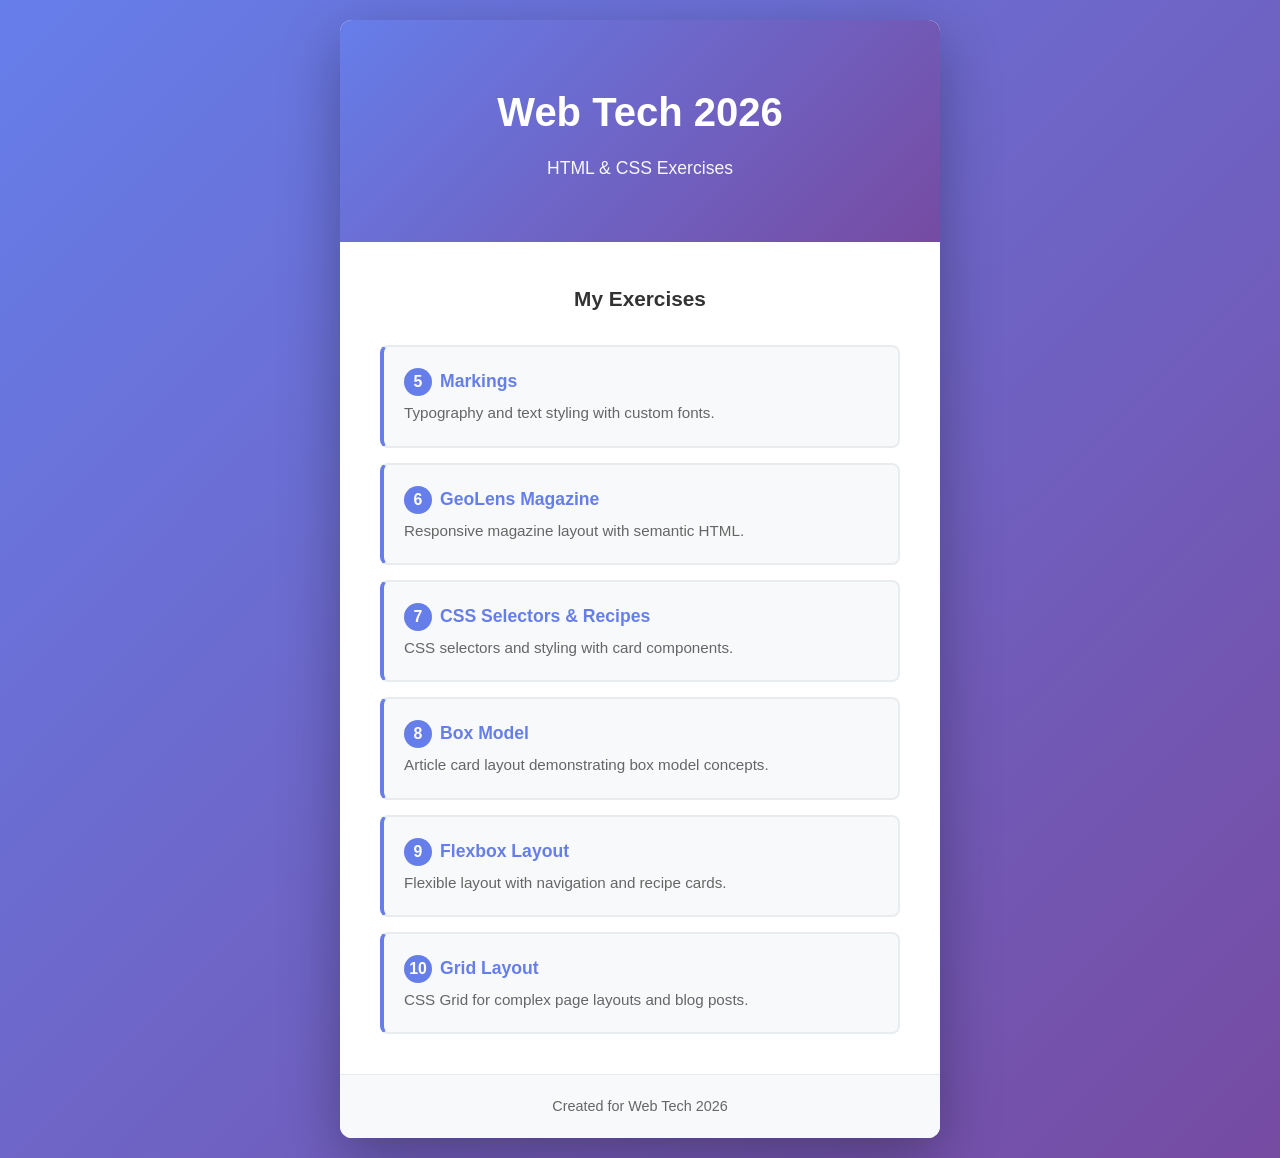
==== index.html @ 2ec0bbc8 "Add new HTML and CSS files for exercises 5 and 6, and remove old files" ====
<!doctype html>
<html lang="en">
  <head>
    <meta charset="UTF-8" />
    <meta name="viewport" content="width=device-width, initial-scale=1.0" />
    <title>Web Tech 2026 - Exercises</title>
    <style>
      * {
        margin: 0;
        padding: 0;
        box-sizing: border-box;
      }

      body {
        font-family:
          -apple-system, BlinkMacSystemFont, "Segoe UI", Roboto,
          "Helvetica Neue", Arial, sans-serif;
        line-height: 1.6;
        color: #333;
        background: linear-gradient(135deg, #667eea 0%, #764ba2 100%);
        min-height: 100vh;
        display: flex;
        align-items: center;
        justify-content: center;
        padding: 20px;
      }

      .container {
        background: white;
        border-radius: 12px;
        box-shadow: 0 20px 60px rgba(0, 0, 0, 0.3);
        max-width: 600px;
        width: 100%;
        overflow: hidden;
      }

      header {
        background: linear-gradient(135deg, #667eea 0%, #764ba2 100%);
        color: white;
        padding: 60px 40px;
        text-align: center;
      }

      h1 {
        font-size: 2.5em;
        margin-bottom: 10px;
        font-weight: 700;
      }

      .subtitle {
        font-size: 1.1em;
        opacity: 0.95;
      }

      main {
        padding: 40px;
      }

      h2 {
        font-size: 1.3em;
        margin-bottom: 30px;
        color: #333;
        text-align: center;
      }

      .exercises-grid {
        display: grid;
        grid-template-columns: 1fr;
        gap: 15px;
      }

      .exercise-card {
        display: block;
        padding: 20px;
        background: #f8f9fa;
        border: 2px solid #e9ecef;
        border-radius: 8px;
        text-decoration: none;
        color: #333;
        transition: all 0.3s ease;
        border-left: 4px solid #667eea;
      }

      .exercise-card:hover {
        background: #f0f1ff;
        border-color: #667eea;
        transform: translateX(5px);
        box-shadow: 0 4px 12px rgba(102, 126, 234, 0.2);
      }

      .exercise-card h3 {
        font-size: 1.1em;
        margin-bottom: 5px;
        color: #667eea;
      }

      .exercise-card p {
        font-size: 0.95em;
        color: #666;
      }

      .exercise-number {
        display: inline-block;
        background: #667eea;
        color: white;
        width: 28px;
        height: 28px;
        border-radius: 50%;
        text-align: center;
        line-height: 28px;
        font-size: 0.9em;
        font-weight: bold;
        margin-right: 8px;
      }

      footer {
        background: #f8f9fa;
        padding: 20px 40px;
        text-align: center;
        border-top: 1px solid #e9ecef;
        font-size: 0.9em;
        color: #666;
      }

      @media (max-width: 600px) {
        header {
          padding: 40px 30px;
        }

        h1 {
          font-size: 2em;
        }

        main {
          padding: 30px 20px;
        }

        footer {
          padding: 15px 20px;
        }
      }
    </style>
  </head>
  <body>
    <div class="container">
      <header>
        <h1>Web Tech 2026</h1>
        <p class="subtitle">HTML & CSS Exercises</p>
      </header>

      <main>
        <h2>My Exercises</h2>
        <div class="exercises-grid">
          <a href="ex5/markings.html" class="exercise-card">
            <h3><span class="exercise-number">5</span>Markings</h3>
            <p>Typography and text styling with custom fonts.</p>
          </a>

          <a href="ex6/magazine.html" class="exercise-card">
            <h3><span class="exercise-number">6</span>GeoLens Magazine</h3>
            <p>Responsive magazine layout with semantic HTML.</p>
          </a>

          <a href="ex7b/index.html" class="exercise-card">
            <h3>
              <span class="exercise-number">7</span>CSS Selectors & Recipes
            </h3>
            <p>CSS selectors and styling with card components.</p>
          </a>

          <a href="ex8/boxmodel.html" class="exercise-card">
            <h3><span class="exercise-number">8</span>Box Model</h3>
            <p>Article card layout demonstrating box model concepts.</p>
          </a>

          <a href="ex9/index.html" class="exercise-card">
            <h3><span class="exercise-number">9</span>Flexbox Layout</h3>
            <p>Flexible layout with navigation and recipe cards.</p>
          </a>

          <a href="ex10/index.html" class="exercise-card">
            <h3><span class="exercise-number">10</span>Grid Layout</h3>
            <p>CSS Grid for complex page layouts and blog posts.</p>
          </a>
        </div>
      </main>

      <footer>
        <p>Created for Web Tech 2026</p>
      </footer>
    </div>
  </body>
</html>
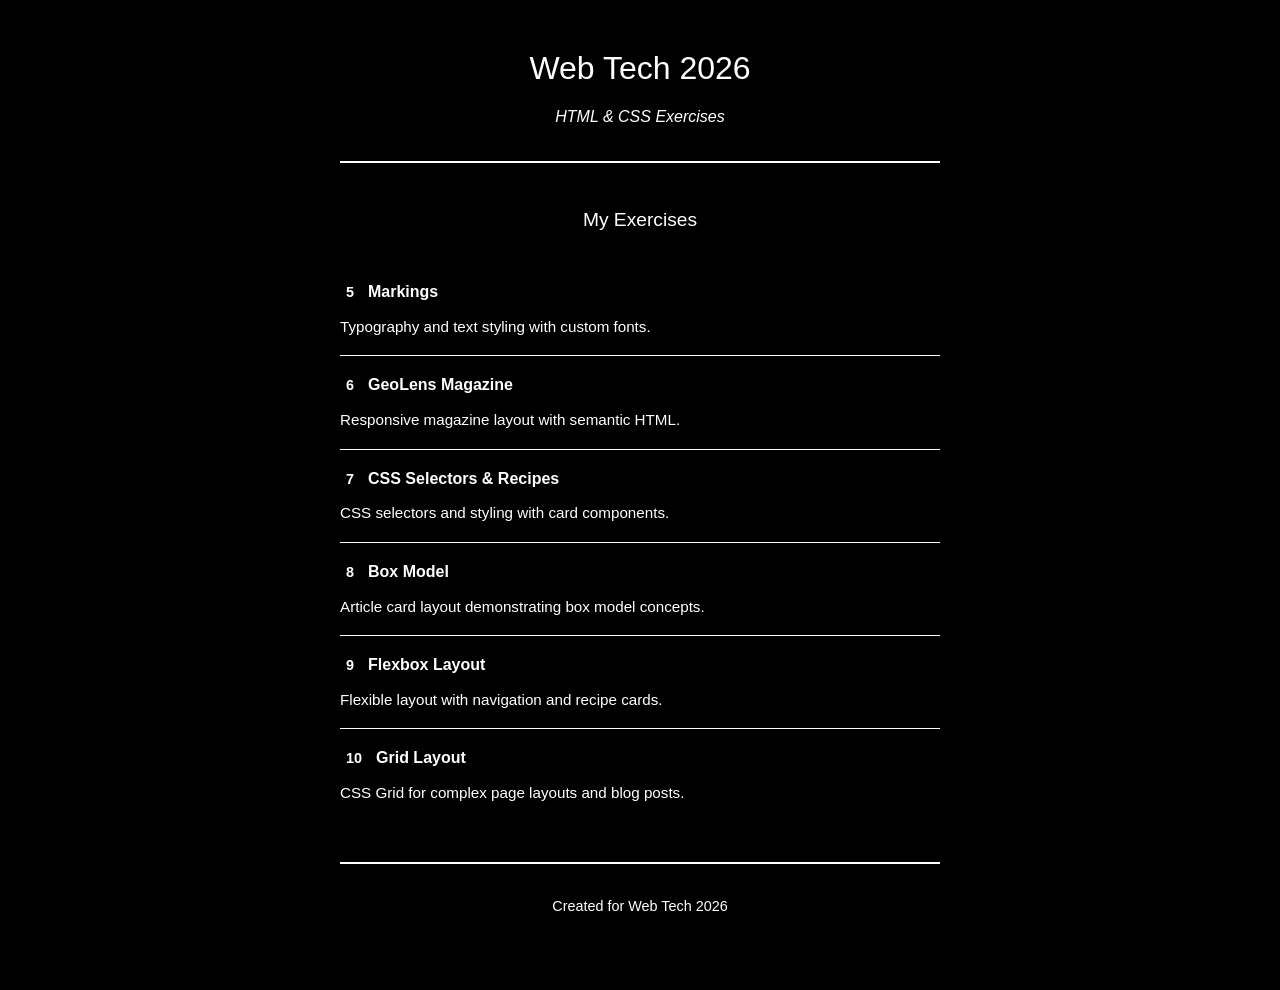
==== commit 19d2b6c6: "Refactor HTML and CSS for improved layout and styling consistency" ====
--- a/index.html
+++ b/index.html
@@ -13,130 +13,116 @@
 
       body {
         font-family:
-          -apple-system, BlinkMacSystemFont, "Segoe UI", Roboto,
-          "Helvetica Neue", Arial, sans-serif;
-        line-height: 1.6;
-        color: #333;
-        background: linear-gradient(135deg, #667eea 0%, #764ba2 100%);
-        min-height: 100vh;
-        display: flex;
-        align-items: center;
-        justify-content: center;
-        padding: 20px;
+          -apple-system, BlinkMacSystemFont, "Segoe UI", Roboto, Arial,
+          sans-serif;
+        line-height: 1.8;
+        color: white;
+        background: black;
+        padding: 40px 20px;
       }
 
       .container {
-        background: white;
-        border-radius: 12px;
-        box-shadow: 0 20px 60px rgba(0, 0, 0, 0.3);
         max-width: 600px;
-        width: 100%;
-        overflow: hidden;
+        margin: 0 auto;
       }
 
       header {
-        background: linear-gradient(135deg, #667eea 0%, #764ba2 100%);
-        color: white;
-        padding: 60px 40px;
         text-align: center;
+        border-bottom: 2px solid white;
+        padding-bottom: 30px;
+        margin-bottom: 40px;
       }
 
       h1 {
-        font-size: 2.5em;
-        margin-bottom: 10px;
-        font-weight: 700;
+        font-size: 2em;
+        margin-bottom: 5px;
+        font-weight: normal;
       }
 
       .subtitle {
-        font-size: 1.1em;
-        opacity: 0.95;
+        font-size: 1em;
+        font-style: italic;
       }
 
       main {
-        padding: 40px;
+        margin-bottom: 40px;
       }
 
       h2 {
-        font-size: 1.3em;
-        margin-bottom: 30px;
-        color: #333;
+        font-size: 1.2em;
+        margin-bottom: 25px;
         text-align: center;
+        font-weight: normal;
       }
 
       .exercises-grid {
         display: grid;
         grid-template-columns: 1fr;
-        gap: 15px;
+        gap: 0;
       }
 
       .exercise-card {
         display: block;
-        padding: 20px;
-        background: #f8f9fa;
-        border: 2px solid #e9ecef;
-        border-radius: 8px;
+        padding: 15px 0;
+        border-bottom: 1px solid white;
         text-decoration: none;
-        color: #333;
-        transition: all 0.3s ease;
-        border-left: 4px solid #667eea;
+        color: white;
+        transition: none;
       }
 
-      .exercise-card:hover {
-        background: #f0f1ff;
-        border-color: #667eea;
-        transform: translateX(5px);
-        box-shadow: 0 4px 12px rgba(102, 126, 234, 0.2);
+      .exercise-card h3:hover {
+        background-color: #ffff00;
+        color: black;
+      }
+
+      .exercise-card:last-child {
+        border-bottom: none;
       }
 
       .exercise-card h3 {
-        font-size: 1.1em;
+        font-size: 1em;
         margin-bottom: 5px;
-        color: #667eea;
+        font-weight: bold;
       }
 
       .exercise-card p {
         font-size: 0.95em;
-        color: #666;
+        color: white;
       }
 
       .exercise-number {
         display: inline-block;
-        background: #667eea;
+        background: black;
         color: white;
-        width: 28px;
-        height: 28px;
-        border-radius: 50%;
-        text-align: center;
-        line-height: 28px;
+        width: auto;
+        border: none;
+        padding: 2px 6px;
+        margin-right: 8px;
         font-size: 0.9em;
         font-weight: bold;
-        margin-right: 8px;
       }
 
       footer {
-        background: #f8f9fa;
-        padding: 20px 40px;
+        background: black;
+        padding: 30px 0;
         text-align: center;
-        border-top: 1px solid #e9ecef;
+        border-top: 2px solid white;
         font-size: 0.9em;
-        color: #666;
+        color: white;
       }
 
       @media (max-width: 600px) {
-        header {
-          padding: 40px 30px;
+        body {
+          padding: 20px 15px;
         }
 
         h1 {
-          font-size: 2em;
+          font-size: 1.5em;
         }
 
-        main {
-          padding: 30px 20px;
-        }
-
-        footer {
-          padding: 15px 20px;
+        header {
+          padding-bottom: 20px;
+          margin-bottom: 30px;
         }
       }
     </style>
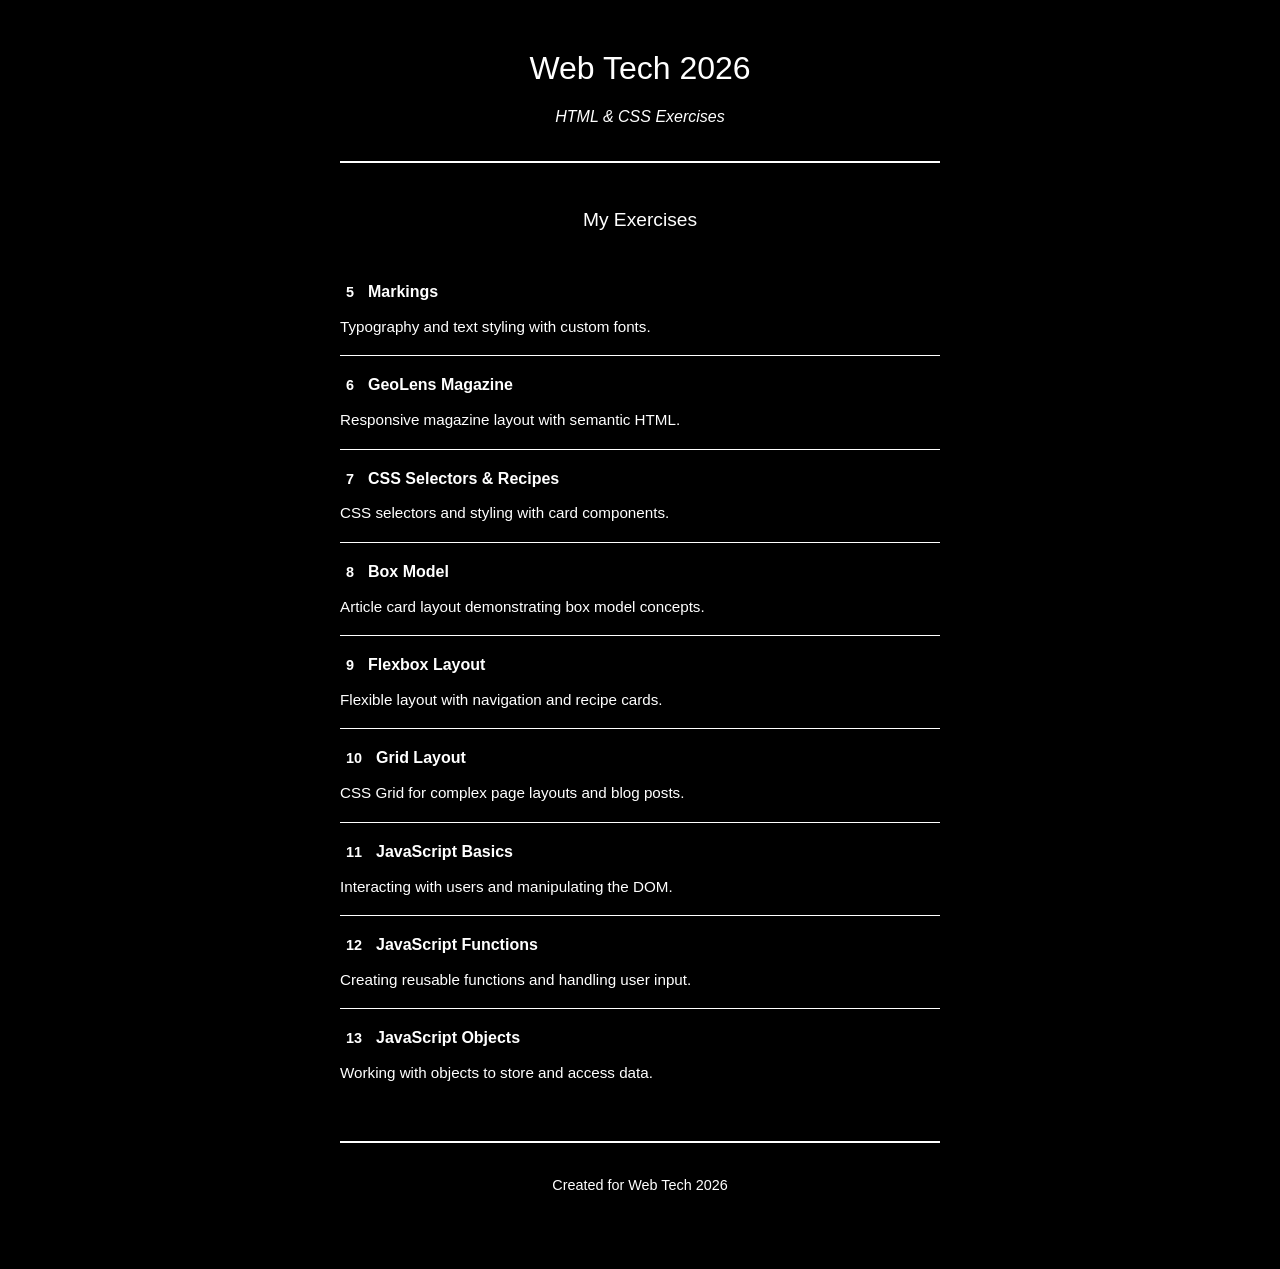
==== commit 5b54f605: "Add new exercises for JavaScript basics, functions, and media queries" ====
--- a/index.html
+++ b/index.html
@@ -70,11 +70,6 @@
         transition: none;
       }
 
-      .exercise-card h3:hover {
-        background-color: #ffff00;
-        color: black;
-      }
-
       .exercise-card:last-child {
         border-bottom: none;
       }
@@ -109,6 +104,10 @@
         border-top: 2px solid white;
         font-size: 0.9em;
         color: white;
+      }
+
+      a:hover {
+        color: #ffff00;
       }
 
       @media (max-width: 600px) {
@@ -168,6 +167,21 @@
             <h3><span class="exercise-number">10</span>Grid Layout</h3>
             <p>CSS Grid for complex page layouts and blog posts.</p>
           </a>
+
+          <a href="ex11/js-testing.html" class="exercise-card">
+            <h3><span class="exercise-number">11</span>JavaScript Basics</h3>
+            <p>Interacting with users and manipulating the DOM.</p>
+          </a>
+
+          <a href="ex12/index.html" class="exercise-card">
+            <h3><span class="exercise-number">12</span>JavaScript Functions</h3>
+            <p>Creating reusable functions and handling user input.</p>
+          </a>
+
+          <a href="ex13/index.html" class="exercise-card">
+            <h3><span class="exercise-number">13</span>JavaScript Objects</h3>
+            <p>Working with objects to store and access data.</p>
+          </a>
         </div>
       </main>
 
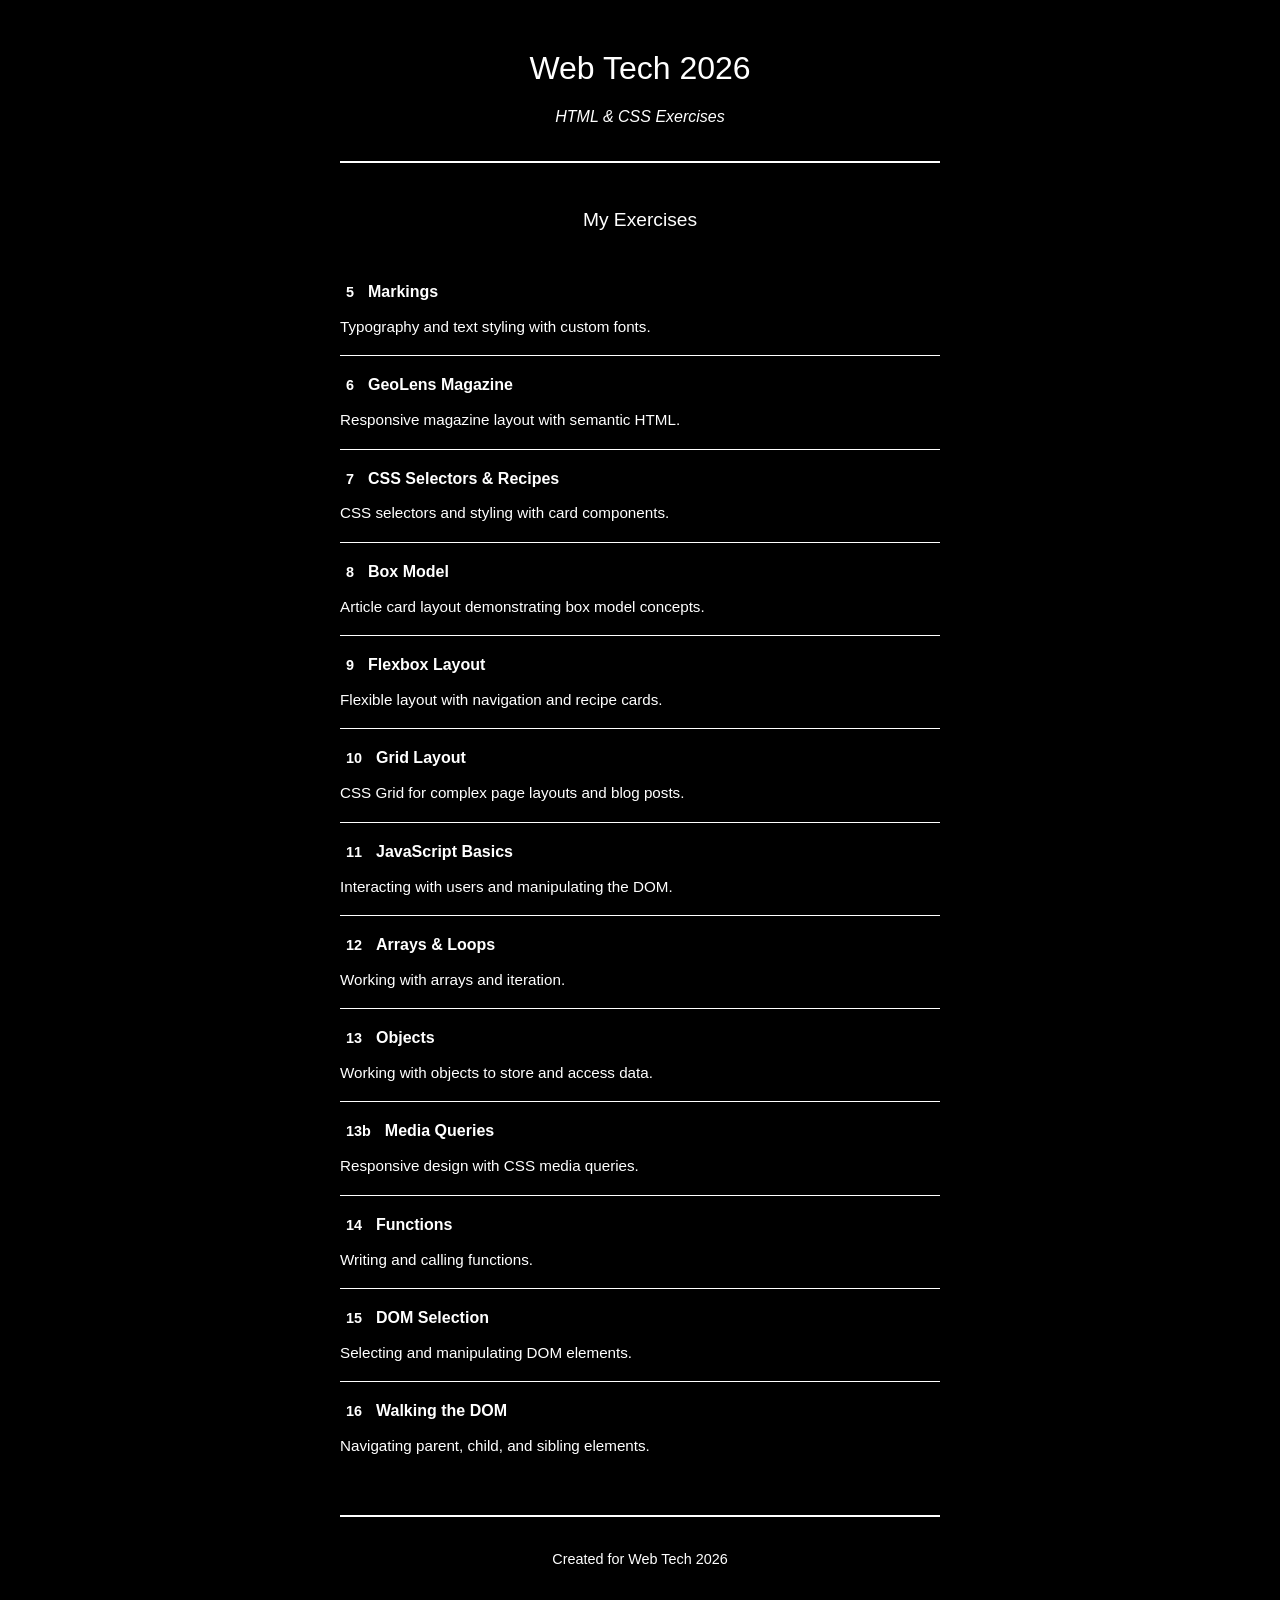
==== commit b29d476a: "Add exercises for DOM manipulation, including selecting elements and navigating the DOM" ====
--- a/index.html
+++ b/index.html
@@ -174,13 +174,33 @@
           </a>
 
           <a href="ex12/index.html" class="exercise-card">
-            <h3><span class="exercise-number">12</span>JavaScript Functions</h3>
-            <p>Creating reusable functions and handling user input.</p>
+            <h3><span class="exercise-number">12</span>Arrays & Loops</h3>
+            <p>Working with arrays and iteration.</p>
           </a>
 
           <a href="ex13/index.html" class="exercise-card">
-            <h3><span class="exercise-number">13</span>JavaScript Objects</h3>
+            <h3><span class="exercise-number">13</span>Objects</h3>
             <p>Working with objects to store and access data.</p>
+          </a>
+
+          <a href="ex13b/index.html" class="exercise-card">
+            <h3><span class="exercise-number">13b</span>Media Queries</h3>
+            <p>Responsive design with CSS media queries.</p>
+          </a>
+
+          <a href="ex14/index.html" class="exercise-card">
+            <h3><span class="exercise-number">14</span>Functions</h3>
+            <p>Writing and calling functions.</p>
+          </a>
+
+          <a href="ex15/index.html" class="exercise-card">
+            <h3><span class="exercise-number">15</span>DOM Selection</h3>
+            <p>Selecting and manipulating DOM elements.</p>
+          </a>
+
+          <a href="ex16/index.html" class="exercise-card">
+            <h3><span class="exercise-number">16</span>Walking the DOM</h3>
+            <p>Navigating parent, child, and sibling elements.</p>
           </a>
         </div>
       </main>
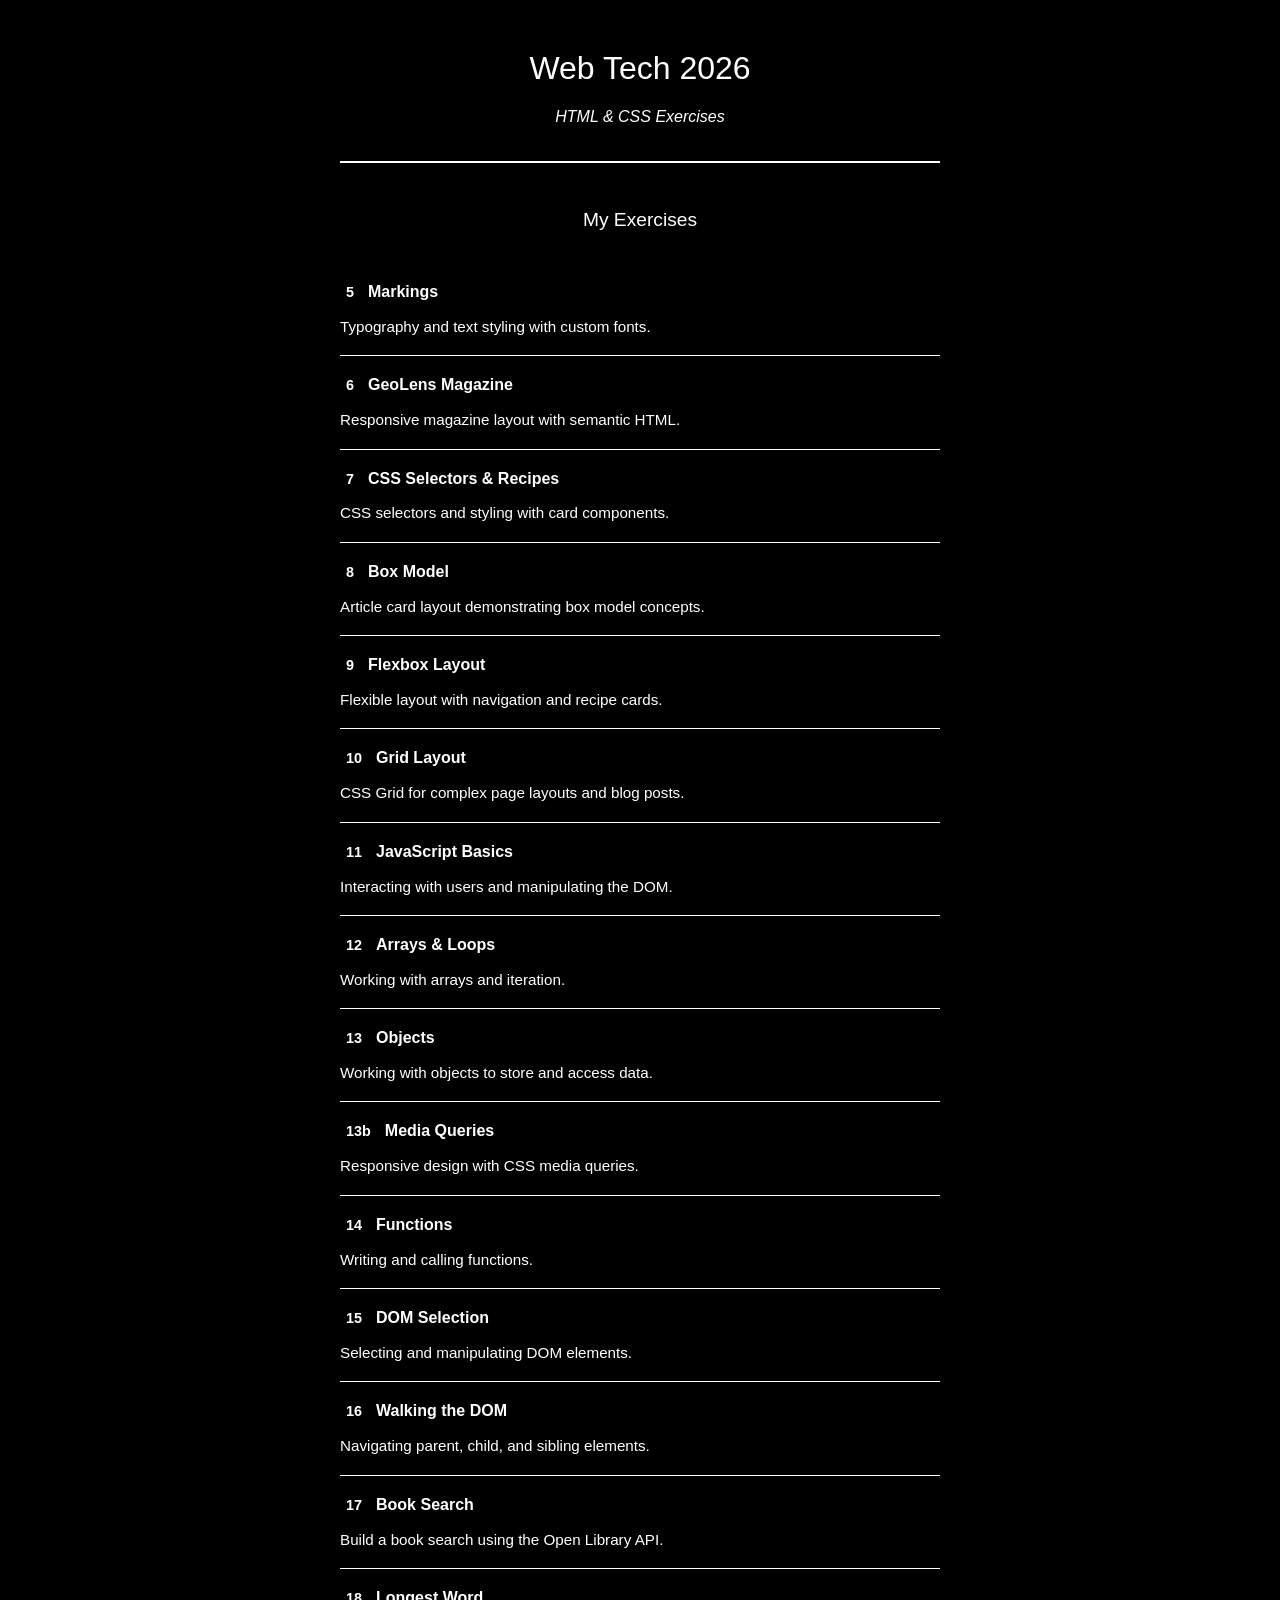
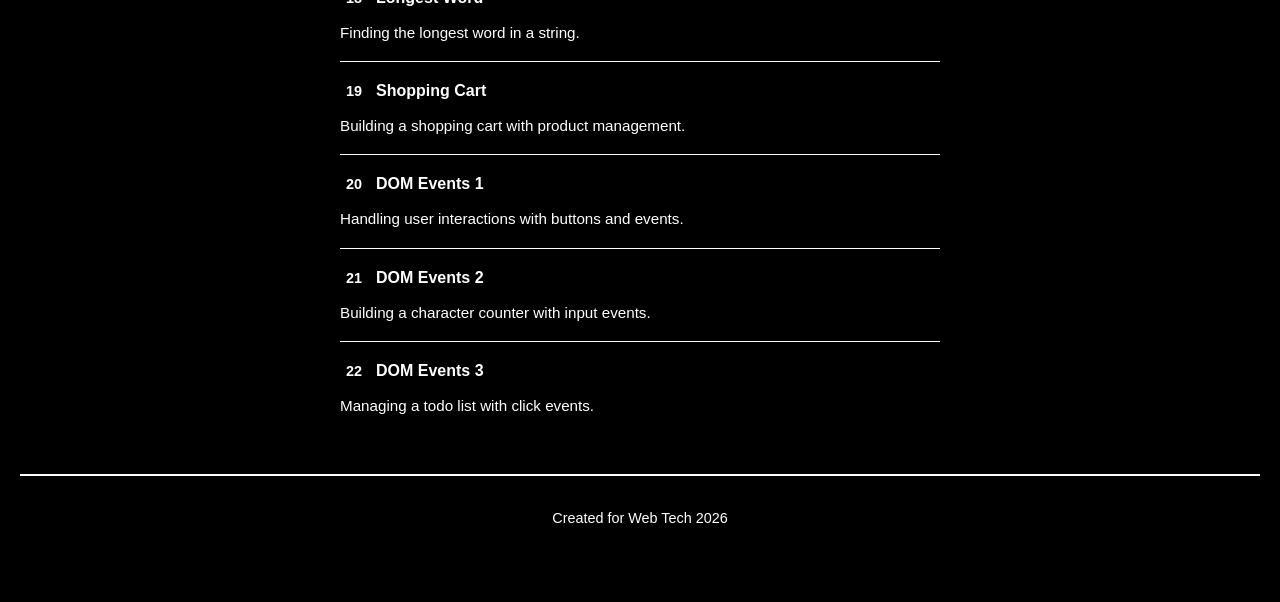
==== commit 7ac59060: "Add exercise cards for Book Search, Longest Word, Shopping Cart, and DOM Events exercises" ====
--- a/index.html
+++ b/index.html
@@ -202,6 +202,39 @@
             <h3><span class="exercise-number">16</span>Walking the DOM</h3>
             <p>Navigating parent, child, and sibling elements.</p>
           </a>
+
+          <a href="ex17/index.html" class="exercise-card">
+            <h3><span class="exercise-number">17</span>Book Search</h3>
+            <p>Build a book search using the Open Library API.</p>
+          </a>
+
+          <a href="ex18_longest-word/index.html" class="exercise-card">
+            <h3><span class="exercise-number">18</span>Longest Word</h3>
+            <p>Finding the longest word in a string.</p>
+          </a> 
+
+          <a href="ex19_shopping-cart/index.html" class="exercise-card">
+            <h3><span class="exercise-number">19</span>Shopping Cart</h3>
+            <p>Building a shopping cart with product management.</p>
+          </a>
+
+          <a href="ex20-dom-ev-1/index.html" class="exercise-card">
+            <h3><span class="exercise-number">20</span>DOM Events 1</h3>
+            <p>Handling user interactions with buttons and events.</p>
+          </a>
+
+          <a href="ex21-dom-ev-2/index.html" class="exercise-card">
+            <h3><span class="exercise-number">21</span>DOM Events 2</h3>
+            <p>Building a character counter with input events.</p>
+          </a>
+
+          <a href="ex22-dom-ev-3/index.html" class="exercise-card">
+            <h3><span class="exercise-number">22</span>DOM Events 3</h3>
+            <p>Managing a todo list with click events.</p>
+          </a>
+
+
+        </div>
         </div>
       </main>
 
